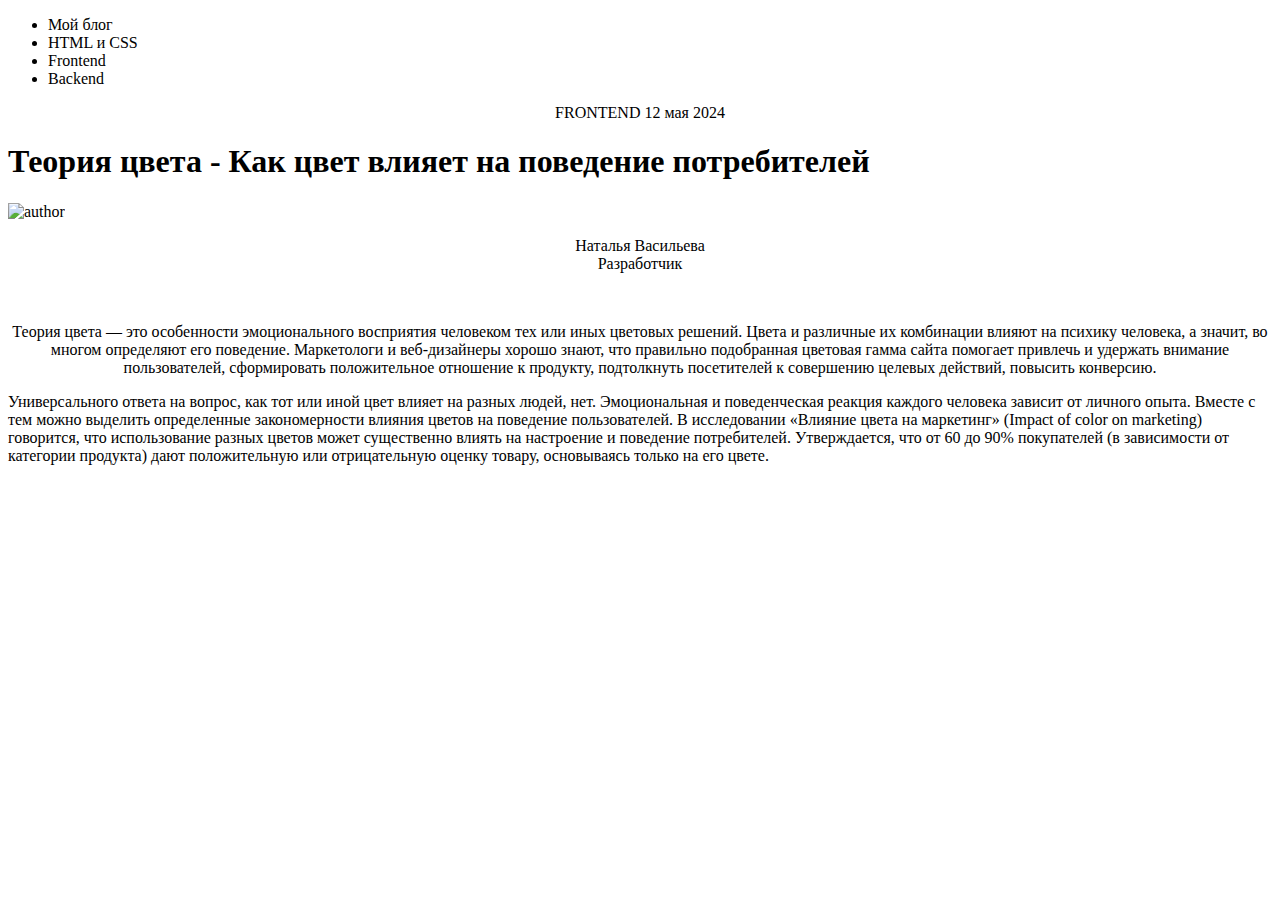
==== HTML&CSS/1-blog/Index.html @ 483fa200 "HW1-Blog" ====
<!DOCTYPE html>
<html lang="en">

<head>
    <meta charset="UTF-8">
    <meta name="viewport" content="width=device-width, initial-scale=1.0">
    <title>Document</title>
</head>

<body>
    <ul>
        <li>Мой блог</li>
        <li>HTML и CSS</li>
        <li>Frontend</li>
        <li>Backend</li>
    </ul>
    <p align="center">FRONTEND 12 мая 2024</p>
    <h1>Теория цвета - Как цвет влияет на поведение потребителей</h1>
    <img align="center" src="./Images/Image 1.png" alt="author">
    <p align="center">Наталья Васильева</br>Разработчик</p>
    <img align="center" src="./Images/image2.png" alt="">
    <p align="center">Теория цвета — это особенности эмоционального восприятия человеком тех или иных цветовых решений.
        Цвета и различные
        их комбинации влияют на психику человека, а значит, во многом определяют его поведение. Маркетологи и
        веб-дизайнеры
        хорошо знают, что правильно подобранная цветовая гамма сайта помогает привлечь и удержать внимание
        пользователей,
        сформировать положительное отношение к продукту, подтолкнуть посетителей к совершению целевых действий, повысить
        конверсию.</p>
    <p align="content">Универсального ответа на вопрос, как тот или иной цвет влияет на разных людей, нет. Эмоциональная
        и поведенческая реакция каждого человека зависит от личного опыта. Вместе с тем можно выделить определенные
        закономерности влияния цветов на поведение пользователей. В исследовании «Влияние цвета на маркетинг» (Impact of
        color on marketing) говорится, что использование разных цветов может существенно влиять на настроение и
        поведение потребителей. Утверждается, что от 60 до 90% покупателей (в зависимости от категории продукта) дают
        положительную или отрицательную оценку товару, основываясь только на его цвете.</p>
</body>

</html>
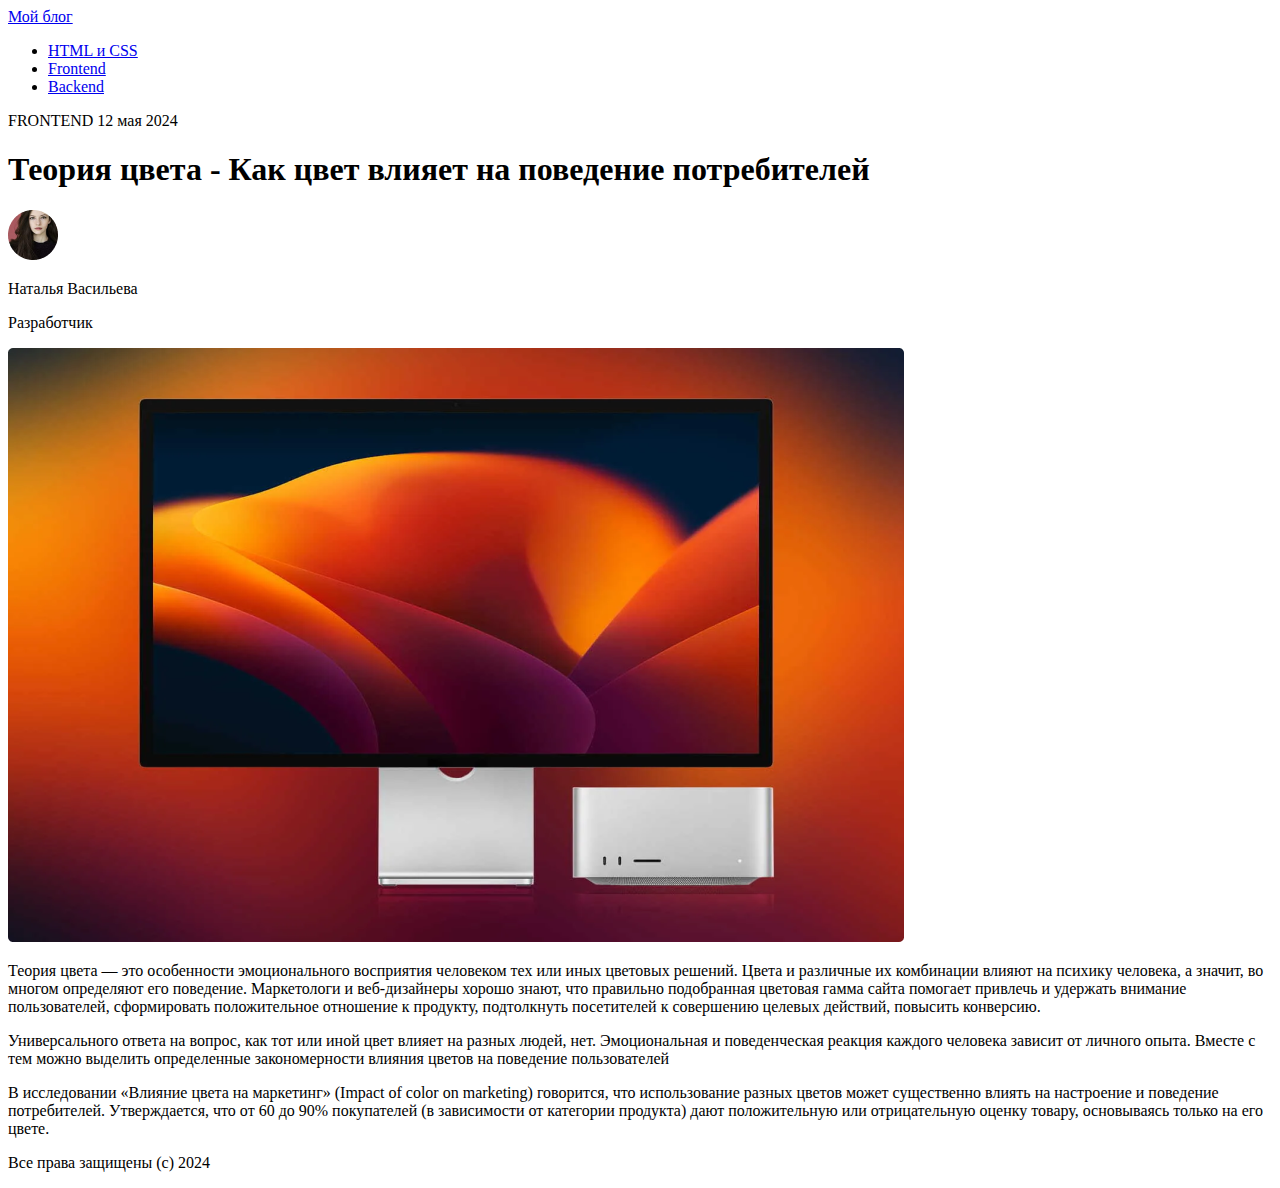
==== commit 19b7a4b9: "Merge pull request #1 from RYBELOT/1-html" ====
--- a/HTML&CSS/1-blog/Index.html
+++ b/HTML&CSS/1-blog/Index.html
@@ -8,31 +8,54 @@
 </head>
 
 <body>
-    <ul>
-        <li>Мой блог</li>
-        <li>HTML и CSS</li>
-        <li>Frontend</li>
-        <li>Backend</li>
-    </ul>
-    <p align="center">FRONTEND 12 мая 2024</p>
-    <h1>Теория цвета - Как цвет влияет на поведение потребителей</h1>
-    <img align="center" src="./Images/Image 1.png" alt="author">
-    <p align="center">Наталья Васильева</br>Разработчик</p>
-    <img align="center" src="./Images/image2.png" alt="">
-    <p align="center">Теория цвета — это особенности эмоционального восприятия человеком тех или иных цветовых решений.
-        Цвета и различные
-        их комбинации влияют на психику человека, а значит, во многом определяют его поведение. Маркетологи и
-        веб-дизайнеры
-        хорошо знают, что правильно подобранная цветовая гамма сайта помогает привлечь и удержать внимание
-        пользователей,
-        сформировать положительное отношение к продукту, подтолкнуть посетителей к совершению целевых действий, повысить
-        конверсию.</p>
-    <p align="content">Универсального ответа на вопрос, как тот или иной цвет влияет на разных людей, нет. Эмоциональная
-        и поведенческая реакция каждого человека зависит от личного опыта. Вместе с тем можно выделить определенные
-        закономерности влияния цветов на поведение пользователей. В исследовании «Влияние цвета на маркетинг» (Impact of
-        color on marketing) говорится, что использование разных цветов может существенно влиять на настроение и
-        поведение потребителей. Утверждается, что от 60 до 90% покупателей (в зависимости от категории продукта) дают
-        положительную или отрицательную оценку товару, основываясь только на его цвете.</p>
+    <header>
+        <a href="#">Мой блог</a>
+        <nav>
+            <ul>
+                <li><a href="#">HTML и CSS</a></li>
+                <li><a href="#">Frontend</a></li>
+                <li><a href="#">Backend</a></li>
+            </ul>
+        </nav>
+    </header>
+    <main>
+        <p>FRONTEND 12 мая 2024</p>
+        <h1>Теория цвета - Как цвет влияет на поведение потребителей</h1>
+        <div>
+            <img src="./Images/Image 1.png" alt="author">
+            <p>Наталья Васильева</p>
+            <p><span>Разработчик</span></p>
+        </div>
+        <div>
+            <img src="./Images/Image 2.png" alt="">
+        </div>
+        <Section>
+            <p>Теория цвета — это особенности эмоционального восприятия человеком тех или иных цветовых
+                решений.
+                Цвета и различные
+                их комбинации влияют на психику человека, а значит, во многом определяют его поведение. Маркетологи и
+                веб-дизайнеры
+                хорошо знают, что правильно подобранная цветовая гамма сайта помогает привлечь и удержать внимание
+                пользователей,
+                сформировать положительное отношение к продукту, подтолкнуть посетителей к совершению целевых действий,
+                повысить
+                конверсию.</p>
+            <p>Универсального ответа на вопрос, как тот или иной цвет влияет на разных людей, нет.
+                Эмоциональная
+                и поведенческая реакция каждого человека зависит от личного опыта. Вместе с тем можно выделить
+                определенные
+                закономерности влияния цветов на поведение пользователей</p>
+            <p>В исследовании «Влияние цвета на маркетинг»
+                (Impact of
+                color on marketing) говорится, что использование разных цветов может существенно влиять на настроение и
+                поведение потребителей. Утверждается, что от 60 до 90% покупателей (в зависимости от категории продукта)
+                дают
+                положительную или отрицательную оценку товару, основываясь только на его цвете.</p>
+        </Section>
+    </main>
+    <footer>
+        <p>Все права защищены (c) 2024</p>
+    </footer>
 </body>
 
 </html>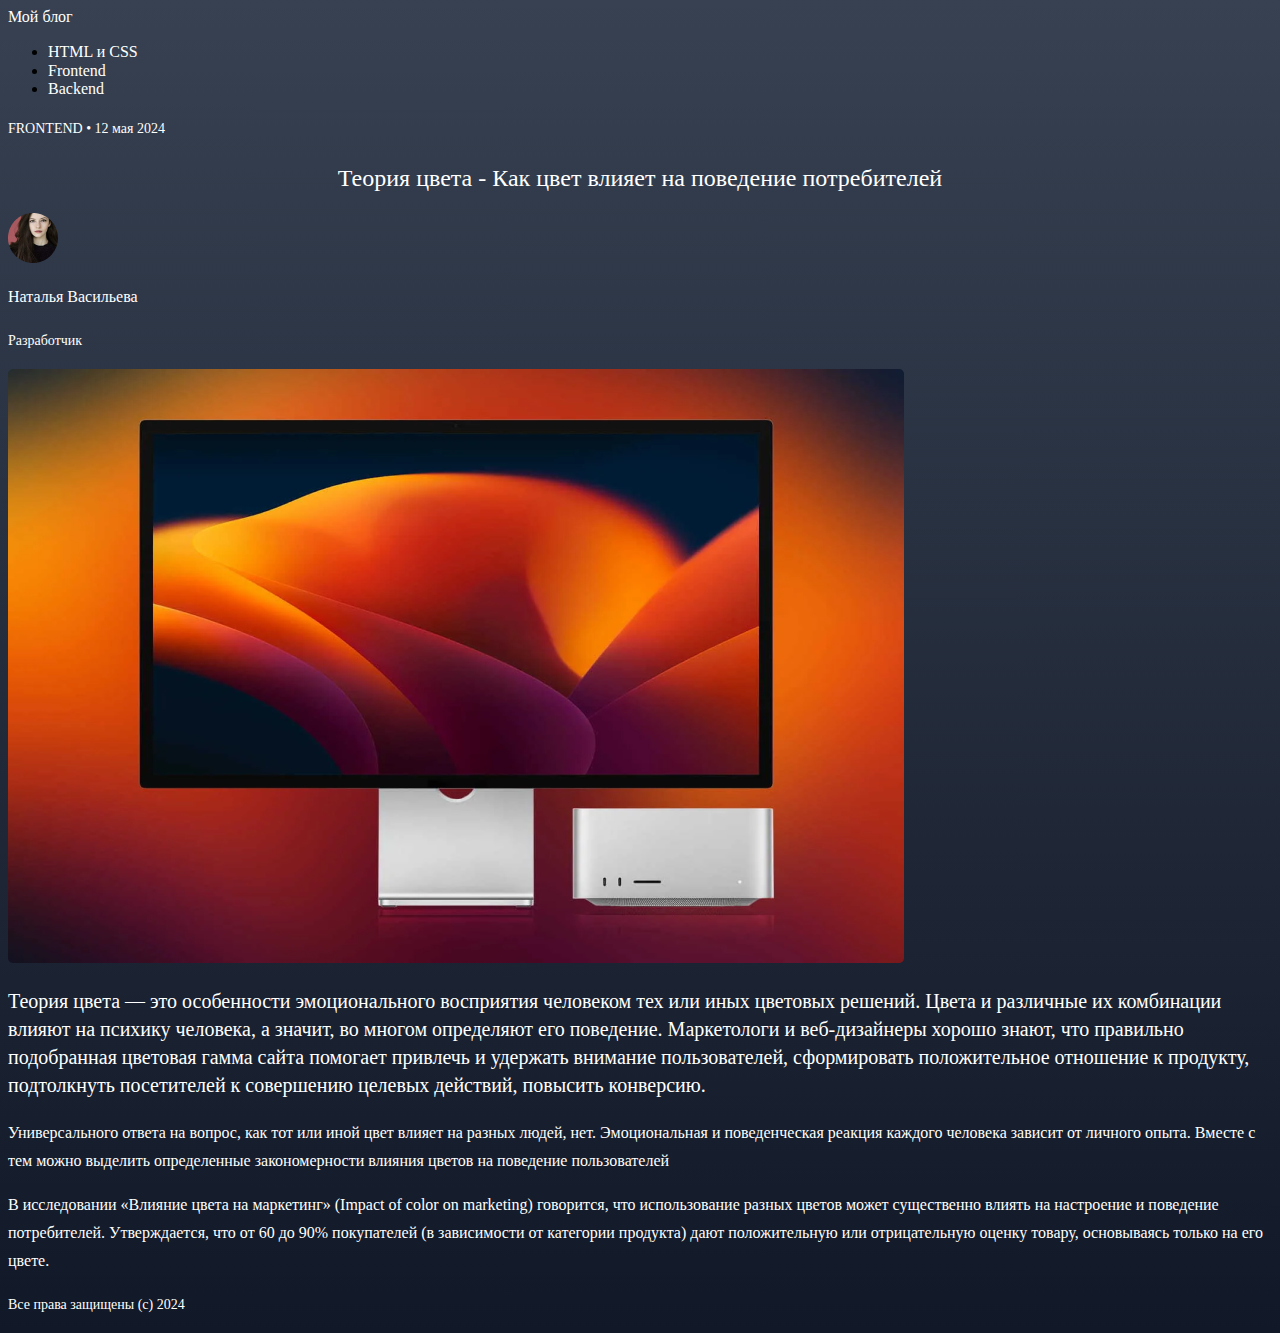
==== commit 4093f985: "Blog - Макет" ====
--- a/HTML&CSS/1-blog/Index.html
+++ b/HTML&CSS/1-blog/Index.html
@@ -5,6 +5,7 @@
     <meta charset="UTF-8">
     <meta name="viewport" content="width=device-width, initial-scale=1.0">
     <title>Document</title>
+    <link rel="stylesheet" href="./styles/styles.css">
 </head>
 
 <body>
@@ -19,18 +20,18 @@
         </nav>
     </header>
     <main>
-        <p>FRONTEND 12 мая 2024</p>
+        <p class="fontSmall">FRONTEND &bull; 12 мая 2024</p>
         <h1>Теория цвета - Как цвет влияет на поведение потребителей</h1>
         <div>
             <img src="./Images/Image 1.png" alt="author">
-            <p>Наталья Васильева</p>
-            <p><span>Разработчик</span></p>
+            <p class="fontMedium">Наталья Васильева</p>
+            <p class="fontSmall"><span>Разработчик</span></p>
         </div>
         <div>
             <img src="./Images/Image 2.png" alt="">
         </div>
         <Section>
-            <p>Теория цвета — это особенности эмоционального восприятия человеком тех или иных цветовых
+            <p class="fontBig">Теория цвета — это особенности эмоционального восприятия человеком тех или иных цветовых
                 решений.
                 Цвета и различные
                 их комбинации влияют на психику человека, а значит, во многом определяют его поведение. Маркетологи и
@@ -40,12 +41,12 @@
                 сформировать положительное отношение к продукту, подтолкнуть посетителей к совершению целевых действий,
                 повысить
                 конверсию.</p>
-            <p>Универсального ответа на вопрос, как тот или иной цвет влияет на разных людей, нет.
+            <p class="fontMedium">Универсального ответа на вопрос, как тот или иной цвет влияет на разных людей, нет.
                 Эмоциональная
                 и поведенческая реакция каждого человека зависит от личного опыта. Вместе с тем можно выделить
                 определенные
                 закономерности влияния цветов на поведение пользователей</p>
-            <p>В исследовании «Влияние цвета на маркетинг»
+            <p class="fontMedium">В исследовании «Влияние цвета на маркетинг»
                 (Impact of
                 color on marketing) говорится, что использование разных цветов может существенно влиять на настроение и
                 поведение потребителей. Утверждается, что от 60 до 90% покупателей (в зависимости от категории продукта)
@@ -54,7 +55,7 @@
         </Section>
     </main>
     <footer>
-        <p>Все права защищены (c) 2024</p>
+        <p class="fontSmall">Все права защищены (c) 2024</p>
     </footer>
 </body>
 
--- a/HTML&CSS/1-blog/styles/styles.css
+++ b/HTML&CSS/1-blog/styles/styles.css
@@ -0,0 +1,50 @@
+body {
+    background: linear-gradient(180deg, #374151 0%, #111827 100%);
+}
+
+header>a {
+    font-family: Roboto;
+    font-size: 18px;
+    font-weight: 400;
+    line-height: 21.09px;
+    text-align: left;
+    color: #FFFFFF;
+    text-decoration: none;
+}
+
+header a {
+    font-family: Roboto;
+    font-size: 16px;
+    font-weight: 400;
+    line-height: 18.75px;
+    text-align: left;
+    color: #FFFFFF;
+    text-decoration: none;
+}
+
+h1 {
+    font-family: Roboto;
+    font-size: 24px;
+    font-weight: 400;
+    line-height: 38px;
+    text-align: center;
+    color: #FFFFFF;
+}
+
+p {
+    font-family: Roboto;
+    font-weight: 400;
+    line-height: 28px;
+    text-align: left;
+    color: rgba(255, 255, 255, 1);
+}
+
+.fontSmall {
+    font-size: 14px;
+}
+.fontMedium {
+    font-size: 16px;
+}
+.fontBig {
+    font-size: 20px;
+}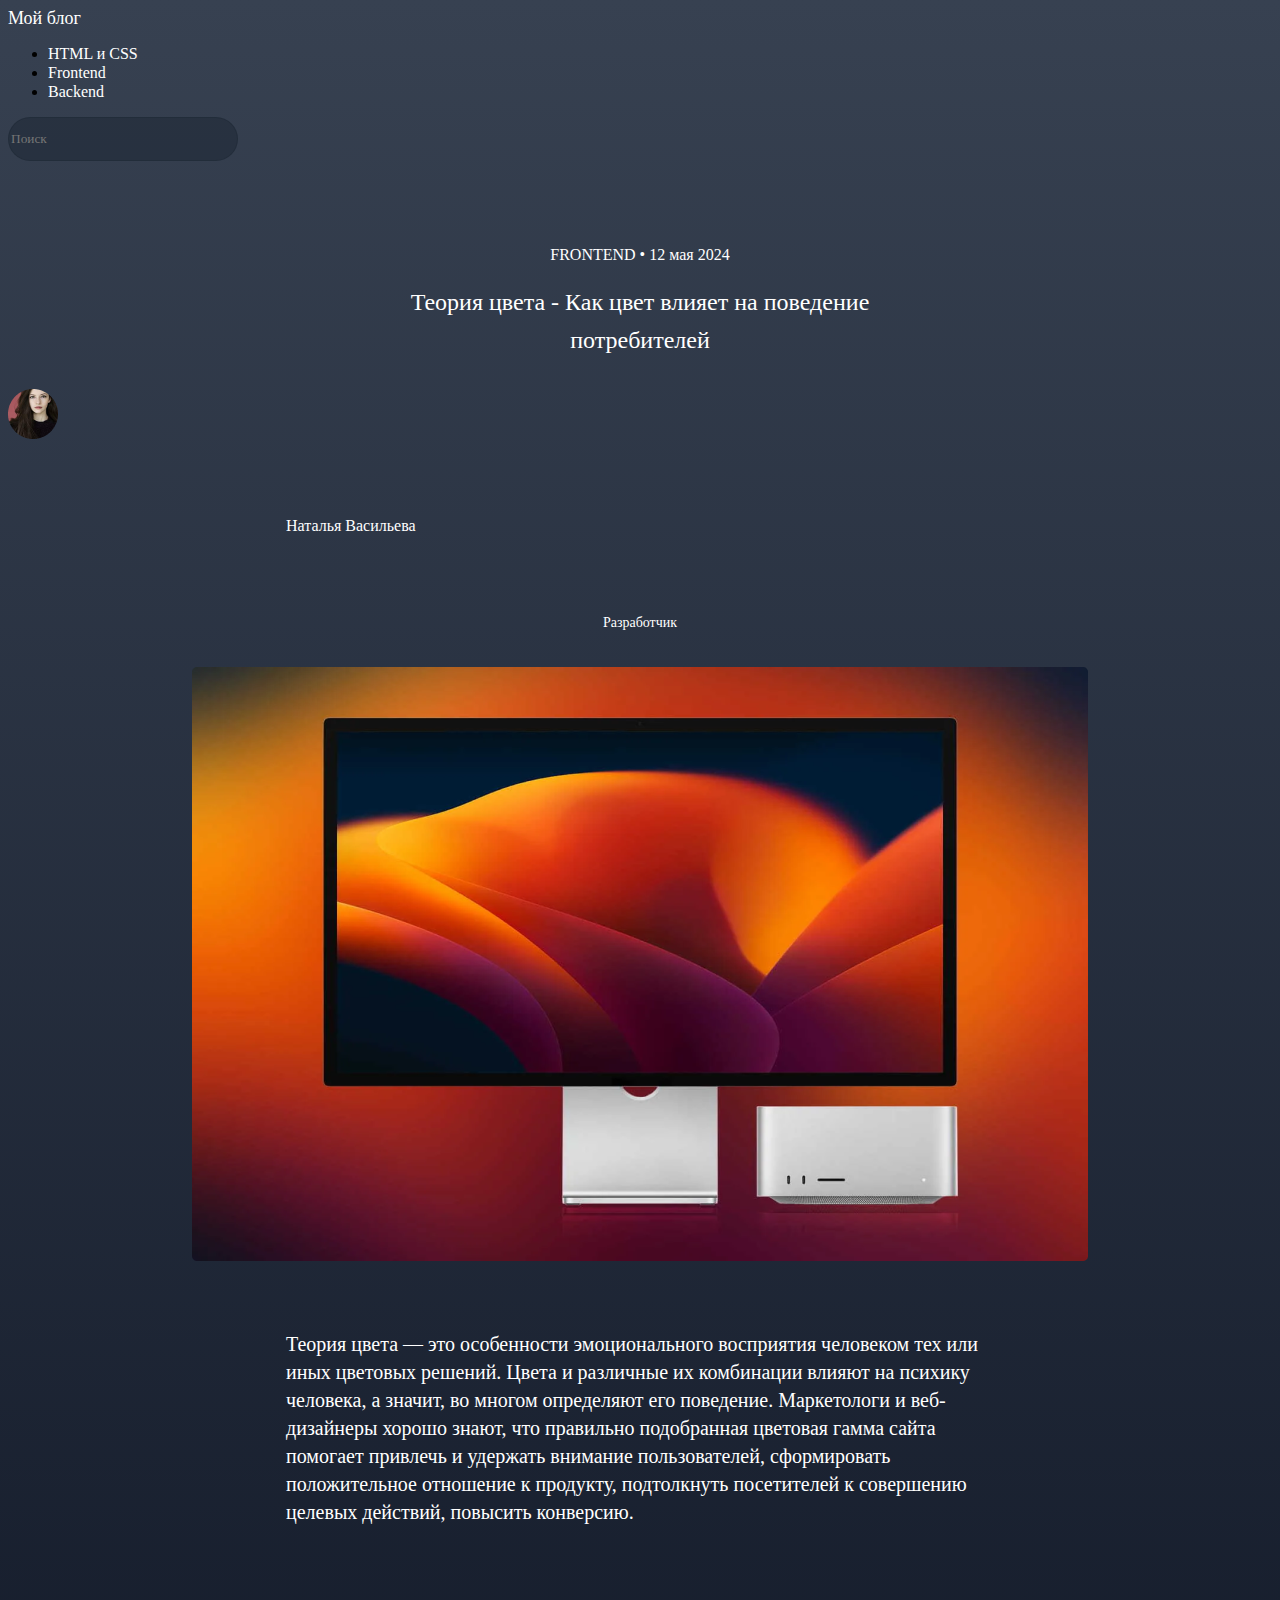
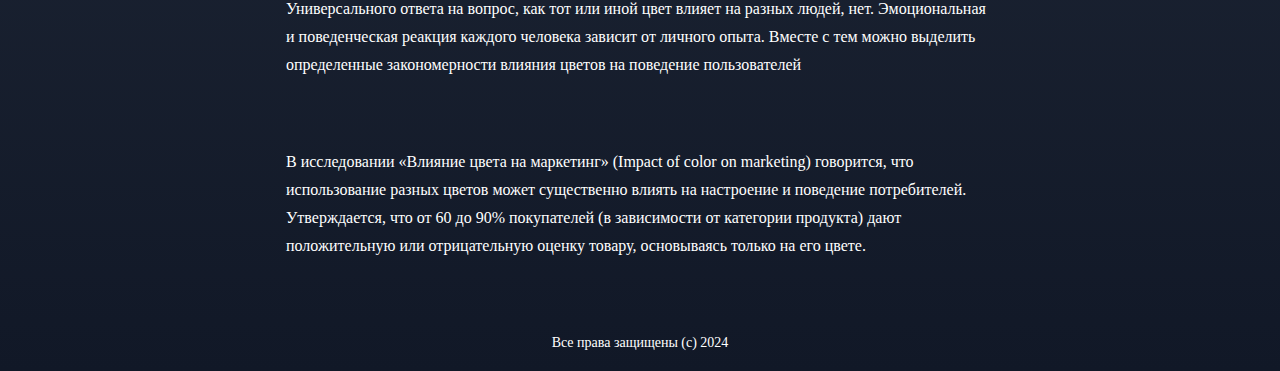
==== commit bec0d36a: "Макет - BLOG" ====
--- a/HTML&CSS/1-blog/Index.html
+++ b/HTML&CSS/1-blog/Index.html
@@ -18,17 +18,22 @@
                 <li><a href="#">Backend</a></li>
             </ul>
         </nav>
+        <form action="#" class="search">
+            <div>
+                <input type="text" name="search" placeholder="Поиск">
+            </div>
+        </form>
     </header>
     <main>
-        <p class="fontSmall">FRONTEND &bull; 12 мая 2024</p>
+        <p class="frame">FRONTEND &bull; 12 мая 2024</p>
         <h1>Теория цвета - Как цвет влияет на поведение потребителей</h1>
-        <div>
+        <div class="aboutME">
             <img src="./Images/Image 1.png" alt="author">
             <p class="fontMedium">Наталья Васильева</p>
             <p class="fontSmall"><span>Разработчик</span></p>
         </div>
-        <div>
-            <img src="./Images/Image 2.png" alt="">
+        <div class="Image">
+            <img src="./Images/Image 2.png" alt="Красивая картинка">
         </div>
         <Section>
             <p class="fontBig">Теория цвета — это особенности эмоционального восприятия человеком тех или иных цветовых
--- a/HTML&CSS/1-blog/styles/styles.css
+++ b/HTML&CSS/1-blog/styles/styles.css
@@ -1,5 +1,41 @@
 body {
     background: linear-gradient(180deg, #374151 0%, #111827 100%);
+}
+
+p {
+    font-family: Roboto;
+    font-weight: 400;
+    line-height: 28px;
+    text-align: left;
+    color: rgba(255, 255, 255, 1);
+}
+
+.fontSmall {
+    font-size: 14px;
+    text-align: center;
+}
+
+.fontMedium {
+    width: 708px;
+    font-size: 16px;
+    margin: 69px auto;
+
+}
+
+.fontBig {
+    width: 708px;
+    font-size: 20px;
+    margin: 69px auto;
+}
+
+nav a {
+    font-family: Roboto;
+    font-size: 16px;
+    font-weight: 400;
+    line-height: 18.75px;
+    text-align: left;
+    color: #FFFFFF;
+    text-decoration: none;
 }
 
 header>a {
@@ -12,14 +48,21 @@
     text-decoration: none;
 }
 
-header a {
+.frame {
+    margin: 80px 0 0 0;
+    text-align: center;
+}
+
+.search input,
+.search input:focus,
+.search input:active {
+    width: 224px;
+    height: 40px;
+    border-radius: 32px;
+    border: 1px solid rgba(31, 41, 55, 0.6);
+    background: rgba(31, 41, 55, 0.6);
     font-family: Roboto;
-    font-size: 16px;
-    font-weight: 400;
-    line-height: 18.75px;
-    text-align: left;
-    color: #FFFFFF;
-    text-decoration: none;
+    font-size: 16px rgba(255, 255, 255, 1);
 }
 
 h1 {
@@ -29,22 +72,17 @@
     line-height: 38px;
     text-align: center;
     color: #FFFFFF;
+    width: 525px;
+    height: 76px;
+    margin: 14px auto;
 }
 
-p {
-    font-family: Roboto;
-    font-weight: 400;
-    line-height: 28px;
-    text-align: left;
-    color: rgba(255, 255, 255, 1);
+.aboutME {
+    margin: 30px auto;
 }
 
-.fontSmall {
-    font-size: 14px;
-}
-.fontMedium {
-    font-size: 16px;
-}
-.fontBig {
-    font-size: 20px;
+.Image {
+    margin: 28px auto;
+    width: 896px;
+    height: 594px;
 }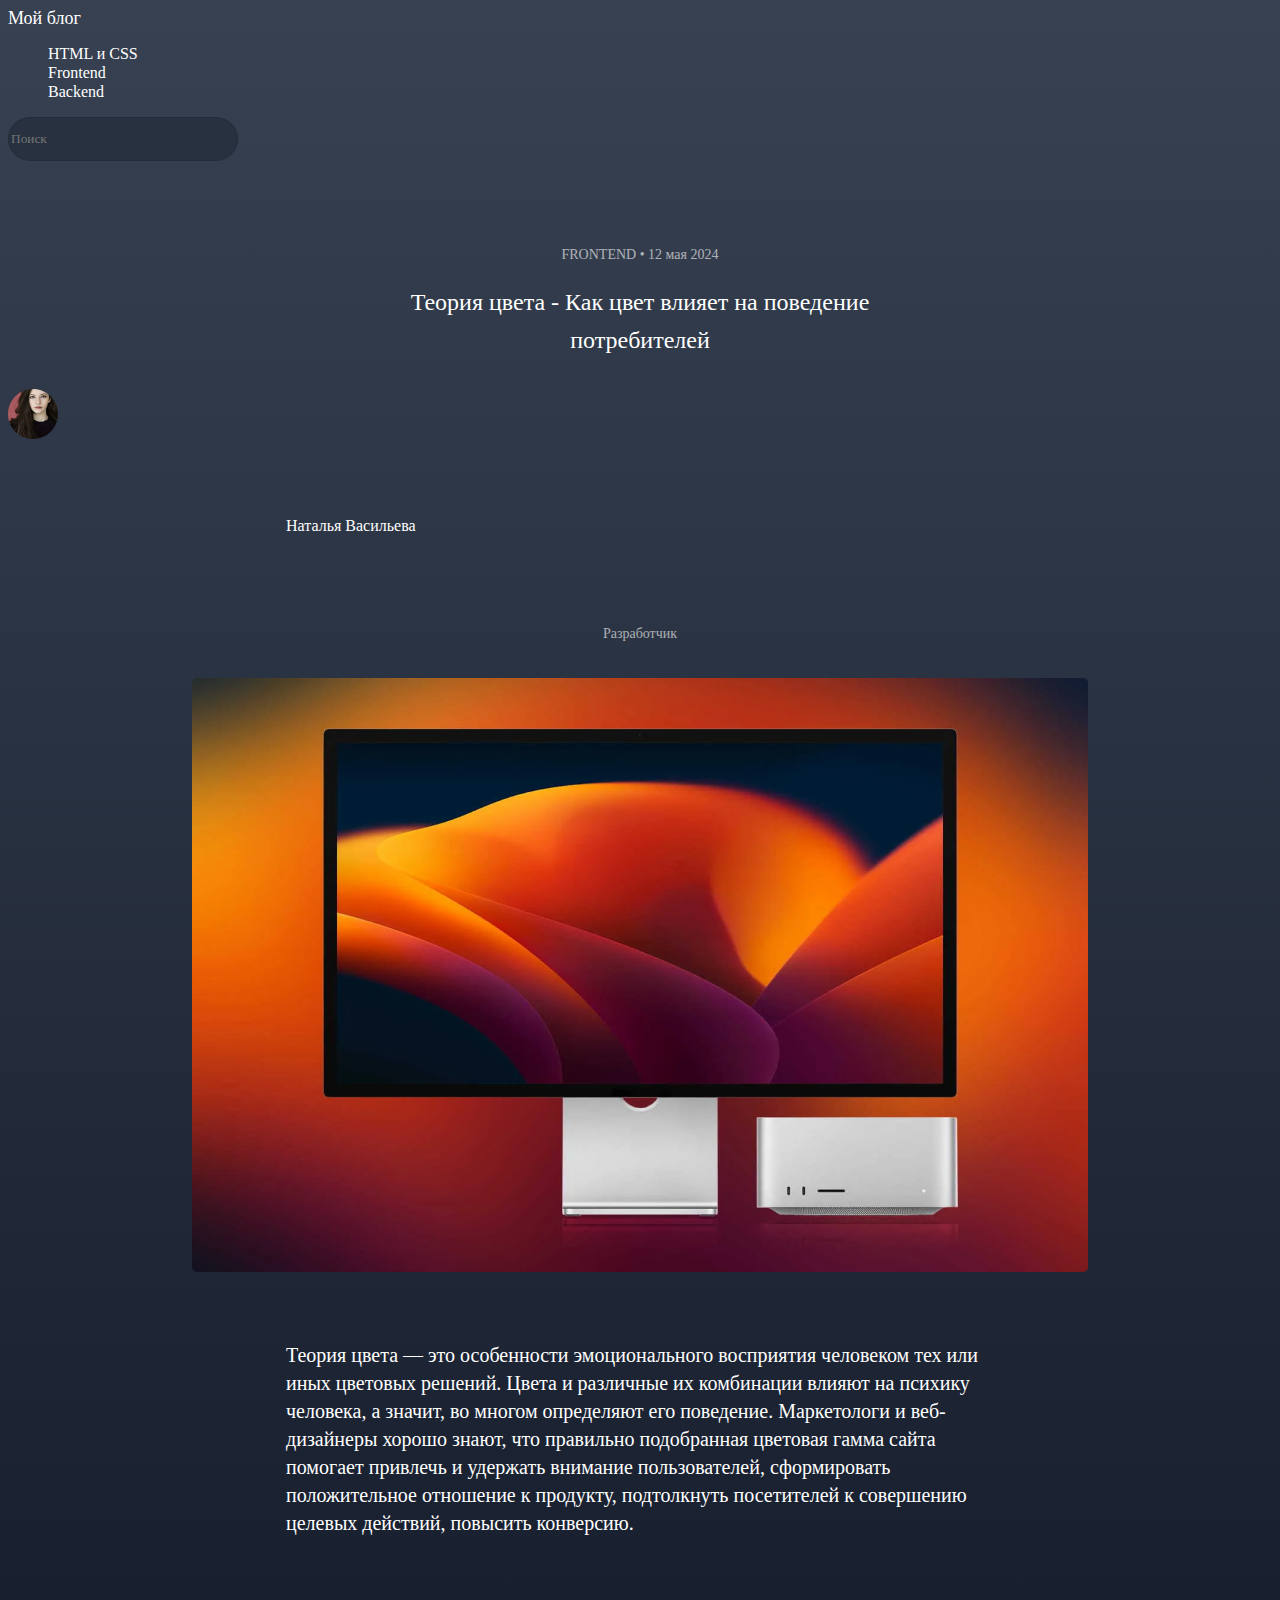
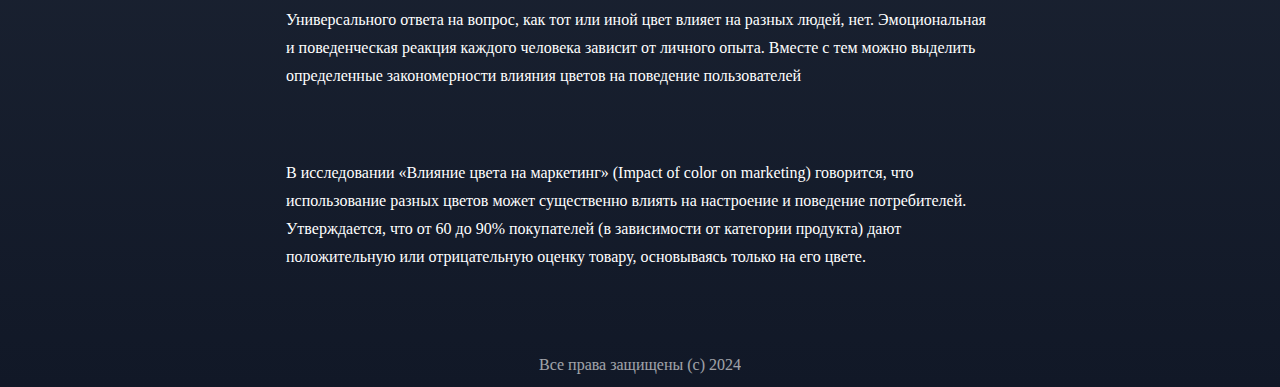
==== commit 26ad2573: "Макет - BLOG" ====
--- a/HTML&CSS/1-blog/Index.html
+++ b/HTML&CSS/1-blog/Index.html
@@ -25,7 +25,7 @@
         </form>
     </header>
     <main>
-        <p class="frame">FRONTEND &bull; 12 мая 2024</p>
+        <p class="fontSmall">FRONTEND &bull; 12 мая 2024</p>
         <h1>Теория цвета - Как цвет влияет на поведение потребителей</h1>
         <div class="aboutME">
             <img src="./Images/Image 1.png" alt="author">
@@ -60,7 +60,7 @@
         </Section>
     </main>
     <footer>
-        <p class="fontSmall">Все права защищены (c) 2024</p>
+        <p class="footer">Все права защищены (c) 2024</p>
     </footer>
 </body>
 
--- a/HTML&CSS/1-blog/styles/styles.css
+++ b/HTML&CSS/1-blog/styles/styles.css
@@ -4,15 +4,16 @@
 
 p {
     font-family: Roboto;
-    font-weight: 400;
     line-height: 28px;
     text-align: left;
     color: rgba(255, 255, 255, 1);
 }
 
 .fontSmall {
+    margin: 80px 0 0 0;
+    text-align: center;
+    opacity: 60%;
     font-size: 14px;
-    text-align: center;
 }
 
 .fontMedium {
@@ -38,6 +39,10 @@
     text-decoration: none;
 }
 
+nav ul {
+    list-style: none;
+}
+
 header>a {
     font-family: Roboto;
     font-size: 18px;
@@ -48,9 +53,11 @@
     text-decoration: none;
 }
 
-.frame {
+.footer {
     margin: 80px 0 0 0;
     text-align: center;
+    opacity: 60%;
+    font-size: 16px;
 }
 
 .search input,
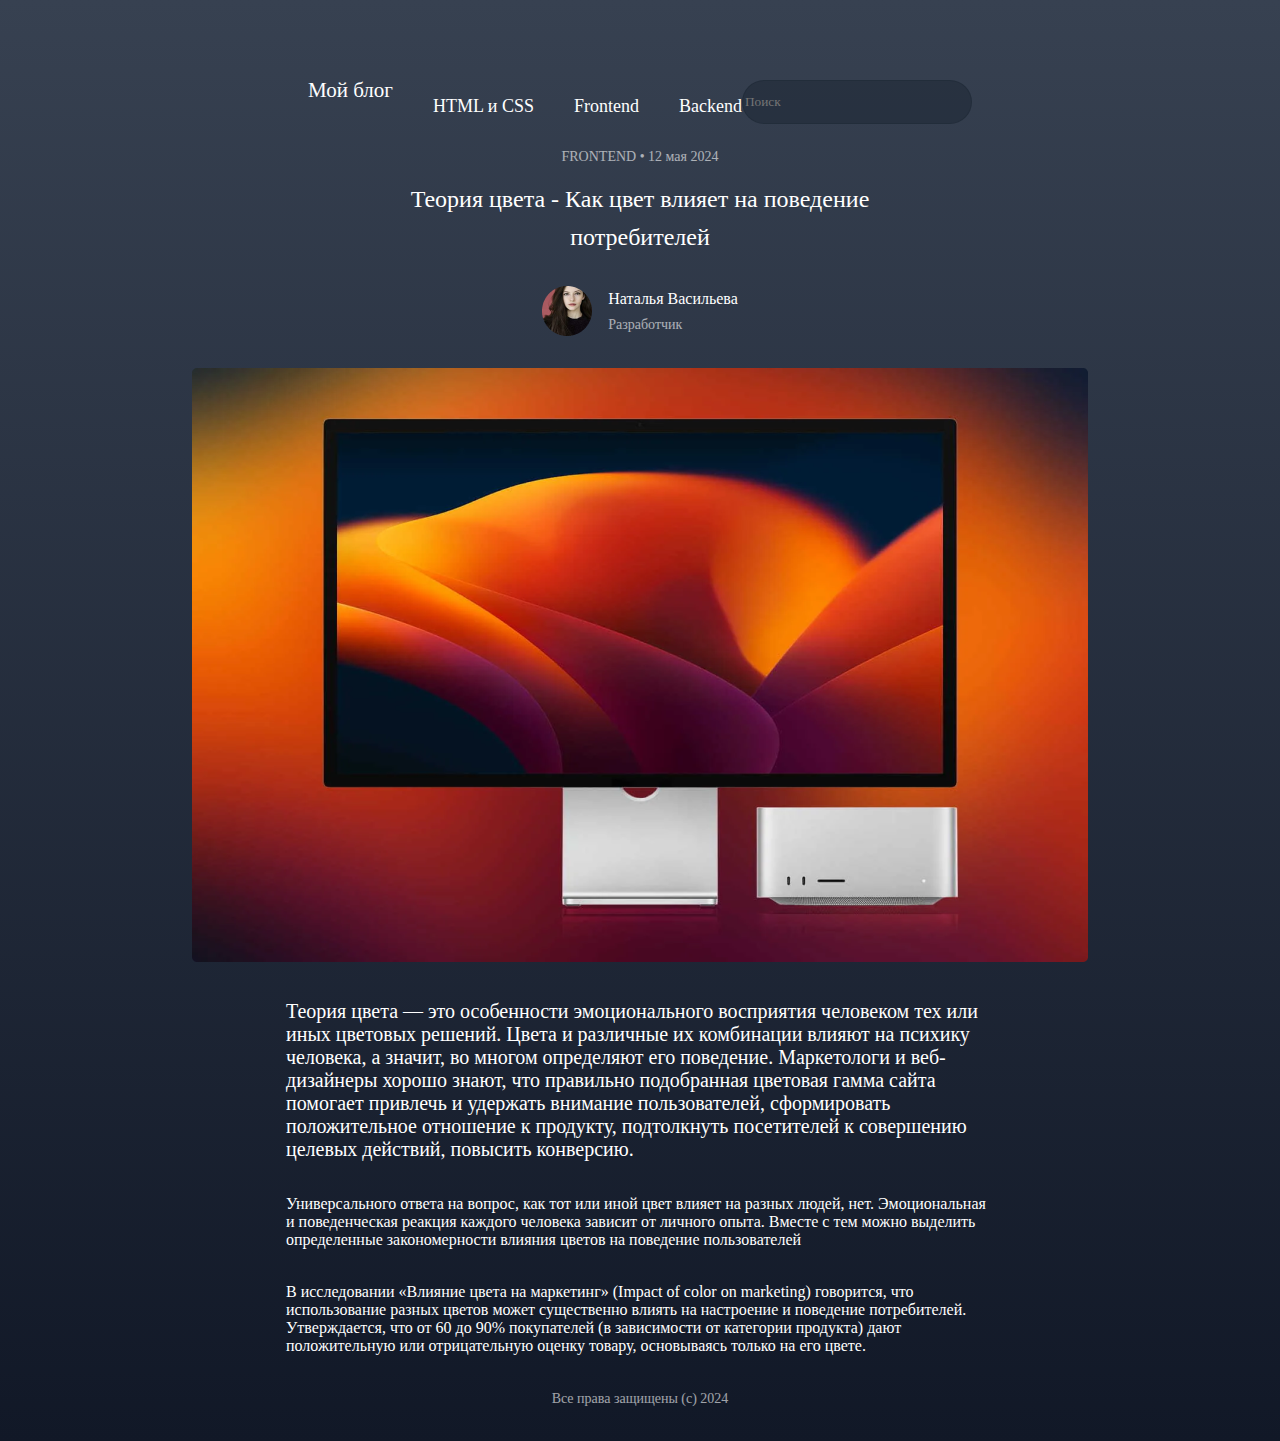
==== commit 3ce99637: "Вопрос" ====
--- a/HTML&CSS/1-blog/Index.html
+++ b/HTML&CSS/1-blog/Index.html
@@ -10,7 +10,7 @@
 
 <body>
     <header>
-        <a href="#">Мой блог</a>
+        <a class="blog" href="#">Мой блог</a>
         <nav>
             <ul>
                 <li><a href="#">HTML и CSS</a></li>
@@ -19,24 +19,24 @@
             </ul>
         </nav>
         <form action="#" class="search">
-            <div>
-                <input type="text" name="search" placeholder="Поиск">
-            </div>
+            <input type="text" name="search" placeholder="Поиск">
         </form>
     </header>
     <main>
-        <p class="fontSmall">FRONTEND &bull; 12 мая 2024</p>
+        <p><span>FRONTEND &bull; 12 мая 2024</span></p>
         <h1>Теория цвета - Как цвет влияет на поведение потребителей</h1>
-        <div class="aboutME">
-            <img src="./Images/Image 1.png" alt="author">
-            <p class="fontMedium">Наталья Васильева</p>
-            <p class="fontSmall"><span>Разработчик</span></p>
+        <div class="aboutMe">
+            <div><img src="./Images/Image 1.png" alt="author"></div>
+            <div>
+                <p>Наталья Васильева</p>
+                <p><span>Разработчик</span></p>
+            </div>
         </div>
         <div class="Image">
             <img src="./Images/Image 2.png" alt="Красивая картинка">
         </div>
-        <Section>
-            <p class="fontBig">Теория цвета — это особенности эмоционального восприятия человеком тех или иных цветовых
+        <section>
+            <p class="Big">Теория цвета — это особенности эмоционального восприятия человеком тех или иных цветовых
                 решений.
                 Цвета и различные
                 их комбинации влияют на психику человека, а значит, во многом определяют его поведение. Маркетологи и
@@ -46,21 +46,21 @@
                 сформировать положительное отношение к продукту, подтолкнуть посетителей к совершению целевых действий,
                 повысить
                 конверсию.</p>
-            <p class="fontMedium">Универсального ответа на вопрос, как тот или иной цвет влияет на разных людей, нет.
+            <p>Универсального ответа на вопрос, как тот или иной цвет влияет на разных людей, нет.
                 Эмоциональная
                 и поведенческая реакция каждого человека зависит от личного опыта. Вместе с тем можно выделить
                 определенные
                 закономерности влияния цветов на поведение пользователей</p>
-            <p class="fontMedium">В исследовании «Влияние цвета на маркетинг»
+            <p>В исследовании «Влияние цвета на маркетинг»
                 (Impact of
                 color on marketing) говорится, что использование разных цветов может существенно влиять на настроение и
                 поведение потребителей. Утверждается, что от 60 до 90% покупателей (в зависимости от категории продукта)
                 дают
                 положительную или отрицательную оценку товару, основываясь только на его цвете.</p>
-        </Section>
+        </section>
     </main>
     <footer>
-        <p class="footer">Все права защищены (c) 2024</p>
+        <p><span>Все права защищены (c) 2024</span></p>
     </footer>
 </body>
 
--- a/HTML&CSS/1-blog/styles/styles.css
+++ b/HTML&CSS/1-blog/styles/styles.css
@@ -2,48 +2,46 @@
     background: linear-gradient(180deg, #374151 0%, #111827 100%);
 }
 
-p {
-    font-family: Roboto;
-    line-height: 28px;
-    text-align: left;
-    color: rgba(255, 255, 255, 1);
+header {
+    display: flex;
+    justify-content: center;
+    margin-top: 80px;
 }
 
-.fontSmall {
-    margin: 80px 0 0 0;
-    text-align: center;
-    opacity: 60%;
-    font-size: 14px;
+.blog {
+    font-size: 21px;
 }
 
-.fontMedium {
-    width: 708px;
-    font-size: 16px;
-    margin: 69px auto;
-
+nav>ul {
+    display: flex;
+    gap: 40px;
 }
 
-.fontBig {
-    width: 708px;
-    font-size: 20px;
-    margin: 69px auto;
-}
-
-nav a {
+p {
+    max-width: 708px;
+    margin: 34px auto;
     font-family: Roboto;
     font-size: 16px;
     font-weight: 400;
-    line-height: 18.75px;
     text-align: left;
     color: #FFFFFF;
-    text-decoration: none;
 }
 
-nav ul {
+span {
+    font-family: Roboto;
+    font-size: 14px;
+    font-weight: 400;
+    line-height: 16.41px;
+    text-align: left;
+    color: #FFFFFF;
+    opacity: 60%;
+}
+
+ul {
     list-style: none;
 }
 
-header>a {
+a {
     font-family: Roboto;
     font-size: 18px;
     font-weight: 400;
@@ -53,11 +51,51 @@
     text-decoration: none;
 }
 
-.footer {
-    margin: 80px 0 0 0;
+a > img {
+    padding: 6px 12px;
+    background-image: url(../Images/Rectangle\ 2.png);
+}
+
+h1 {
+    font-family: Roboto;
+    font-size: 24px;
+    font-weight: 400;
+    line-height: 38px;
     text-align: center;
-    opacity: 60%;
-    font-size: 16px;
+    color: #FFFFFF;
+    max-width: 525px;
+    margin: 14px auto;
+    margin-bottom: 30px;
+}
+
+footer>p {
+    text-align: center;
+}
+
+main>p {
+    text-align: center;
+    margin: 14px auto;
+}
+
+.Big {
+    font-size: 20px;
+}
+
+.Image {
+    max-width: 896px;
+    margin: 28px auto;
+}
+
+.aboutMe {
+    display: flex;
+    justify-content: center;
+    gap: 16px;
+}
+
+.aboutMe p {
+    text-align: left;
+    line-height: 25px;
+    margin: 0 auto;
 }
 
 .search input,
@@ -70,26 +108,4 @@
     background: rgba(31, 41, 55, 0.6);
     font-family: Roboto;
     font-size: 16px rgba(255, 255, 255, 1);
-}
-
-h1 {
-    font-family: Roboto;
-    font-size: 24px;
-    font-weight: 400;
-    line-height: 38px;
-    text-align: center;
-    color: #FFFFFF;
-    width: 525px;
-    height: 76px;
-    margin: 14px auto;
-}
-
-.aboutME {
-    margin: 30px auto;
-}
-
-.Image {
-    margin: 28px auto;
-    width: 896px;
-    height: 594px;
 }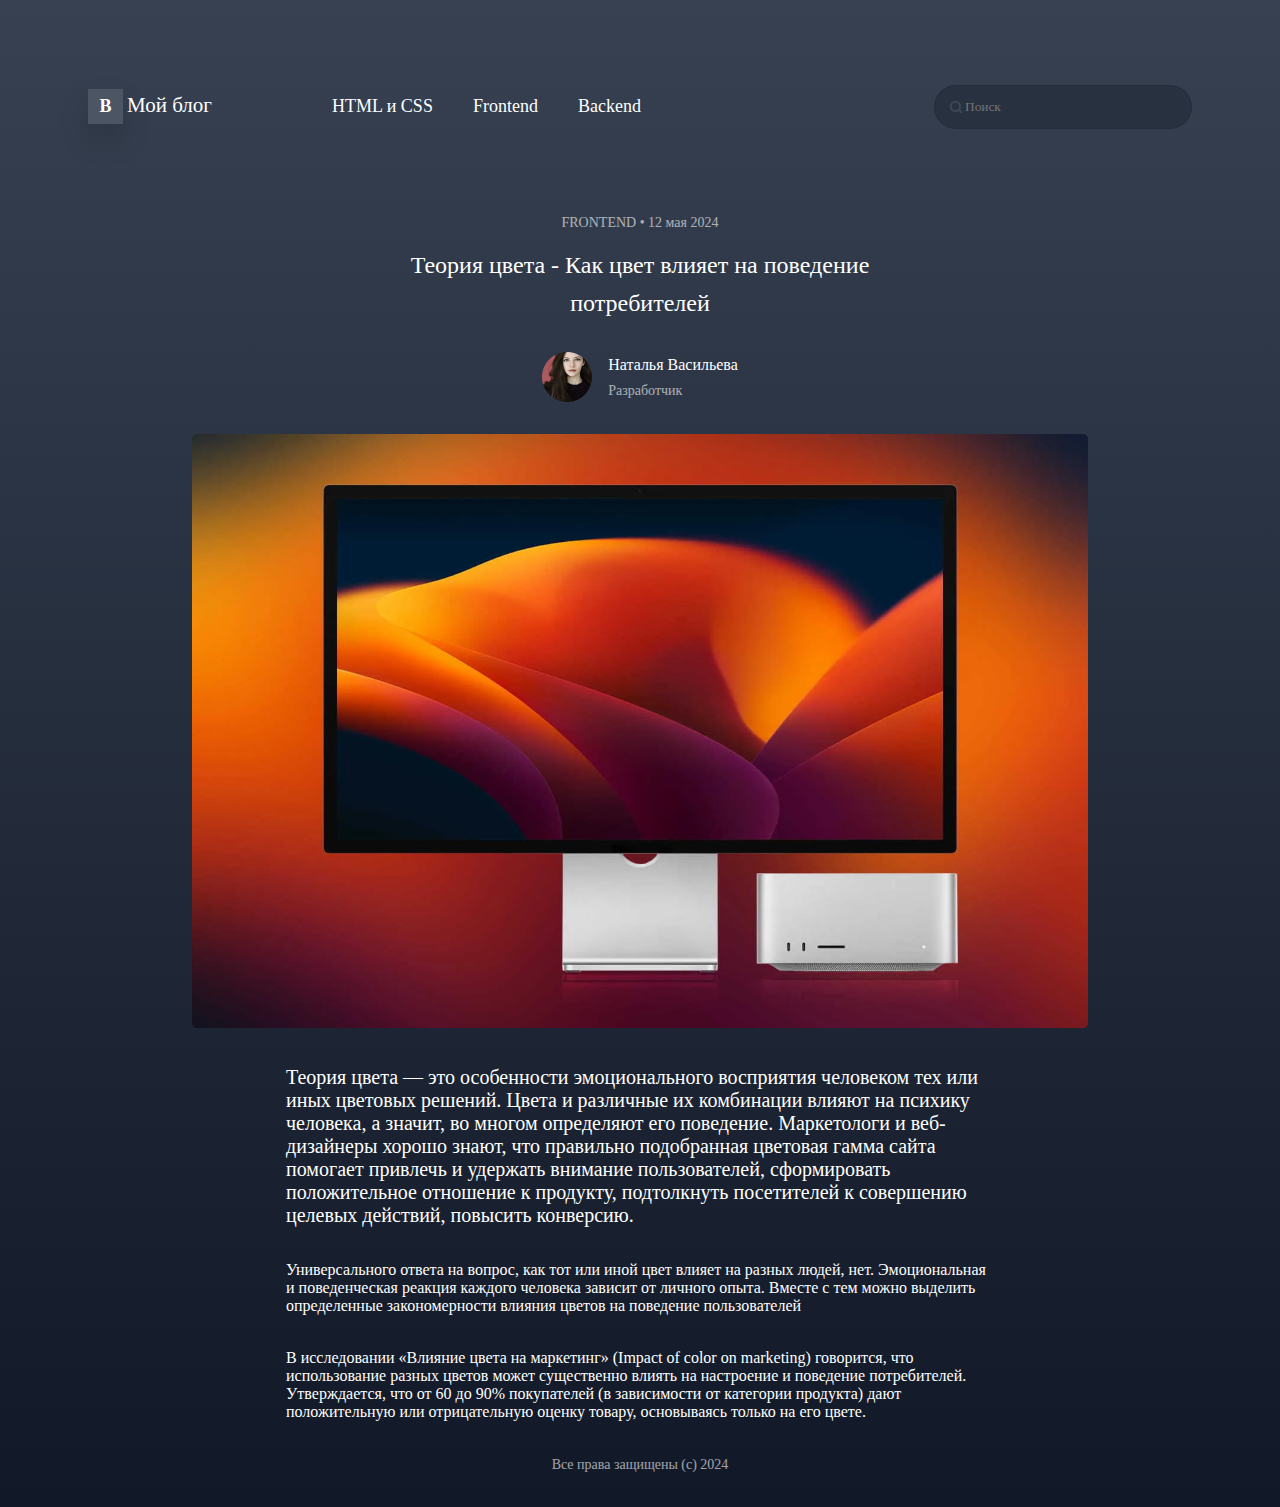
==== commit e462f4f8: "Правки" ====
--- a/HTML&CSS/1-blog/Index.html
+++ b/HTML&CSS/1-blog/Index.html
@@ -10,7 +10,10 @@
 
 <body>
     <header>
-        <a class="blog" href="#">Мой блог</a>
+        <div>
+            <button type="submit">B</button>
+            <a class="blog" href="#">Мой блог</a>
+        </div>
         <nav>
             <ul>
                 <li><a href="#">HTML и CSS</a></li>
@@ -19,7 +22,7 @@
             </ul>
         </nav>
         <form action="#" class="search">
-            <input type="text" name="search" placeholder="Поиск">
+                <input type="text" name="search" placeholder="Поиск">
         </form>
     </header>
     <main>
--- a/HTML&CSS/1-blog/styles/styles.css
+++ b/HTML&CSS/1-blog/styles/styles.css
@@ -4,8 +4,16 @@
 
 header {
     display: flex;
-    justify-content: center;
-    margin-top: 80px;
+    margin: 80px;
+    align-items: center;
+    justify-content: space-between;
+    gap: 80px;
+    max-width: 1440px;
+}
+
+main,
+footer {
+    max-width: 1440px;
 }
 
 .blog {
@@ -15,6 +23,10 @@
 nav>ul {
     display: flex;
     gap: 40px;
+}
+
+nav {
+    flex: 1;
 }
 
 p {
@@ -51,7 +63,7 @@
     text-decoration: none;
 }
 
-a > img {
+a>img {
     padding: 6px 12px;
     background-image: url(../Images/Rectangle\ 2.png);
 }
@@ -105,7 +117,23 @@
     height: 40px;
     border-radius: 32px;
     border: 1px solid rgba(31, 41, 55, 0.6);
-    background: rgba(31, 41, 55, 0.6);
     font-family: Roboto;
     font-size: 16px rgba(255, 255, 255, 1);
+    position: relative;
+    background: rgba(31, 41, 55, 0.6) url(../Images/search.svg) no-repeat scroll 14px 14px;
+    padding-left: 30px;
+}
+
+button {
+    border: none;
+    background: #4B5563;
+    box-shadow: 0px 15px 30px 0px #00000026;
+    width: 35px;
+    height: 35px;
+    font-family: Source Sans Pro;
+    font-size: 18px;
+    font-weight: 600;
+    line-height: 22.63px;
+    text-align: center;
+    color: #FFFFFF;
 }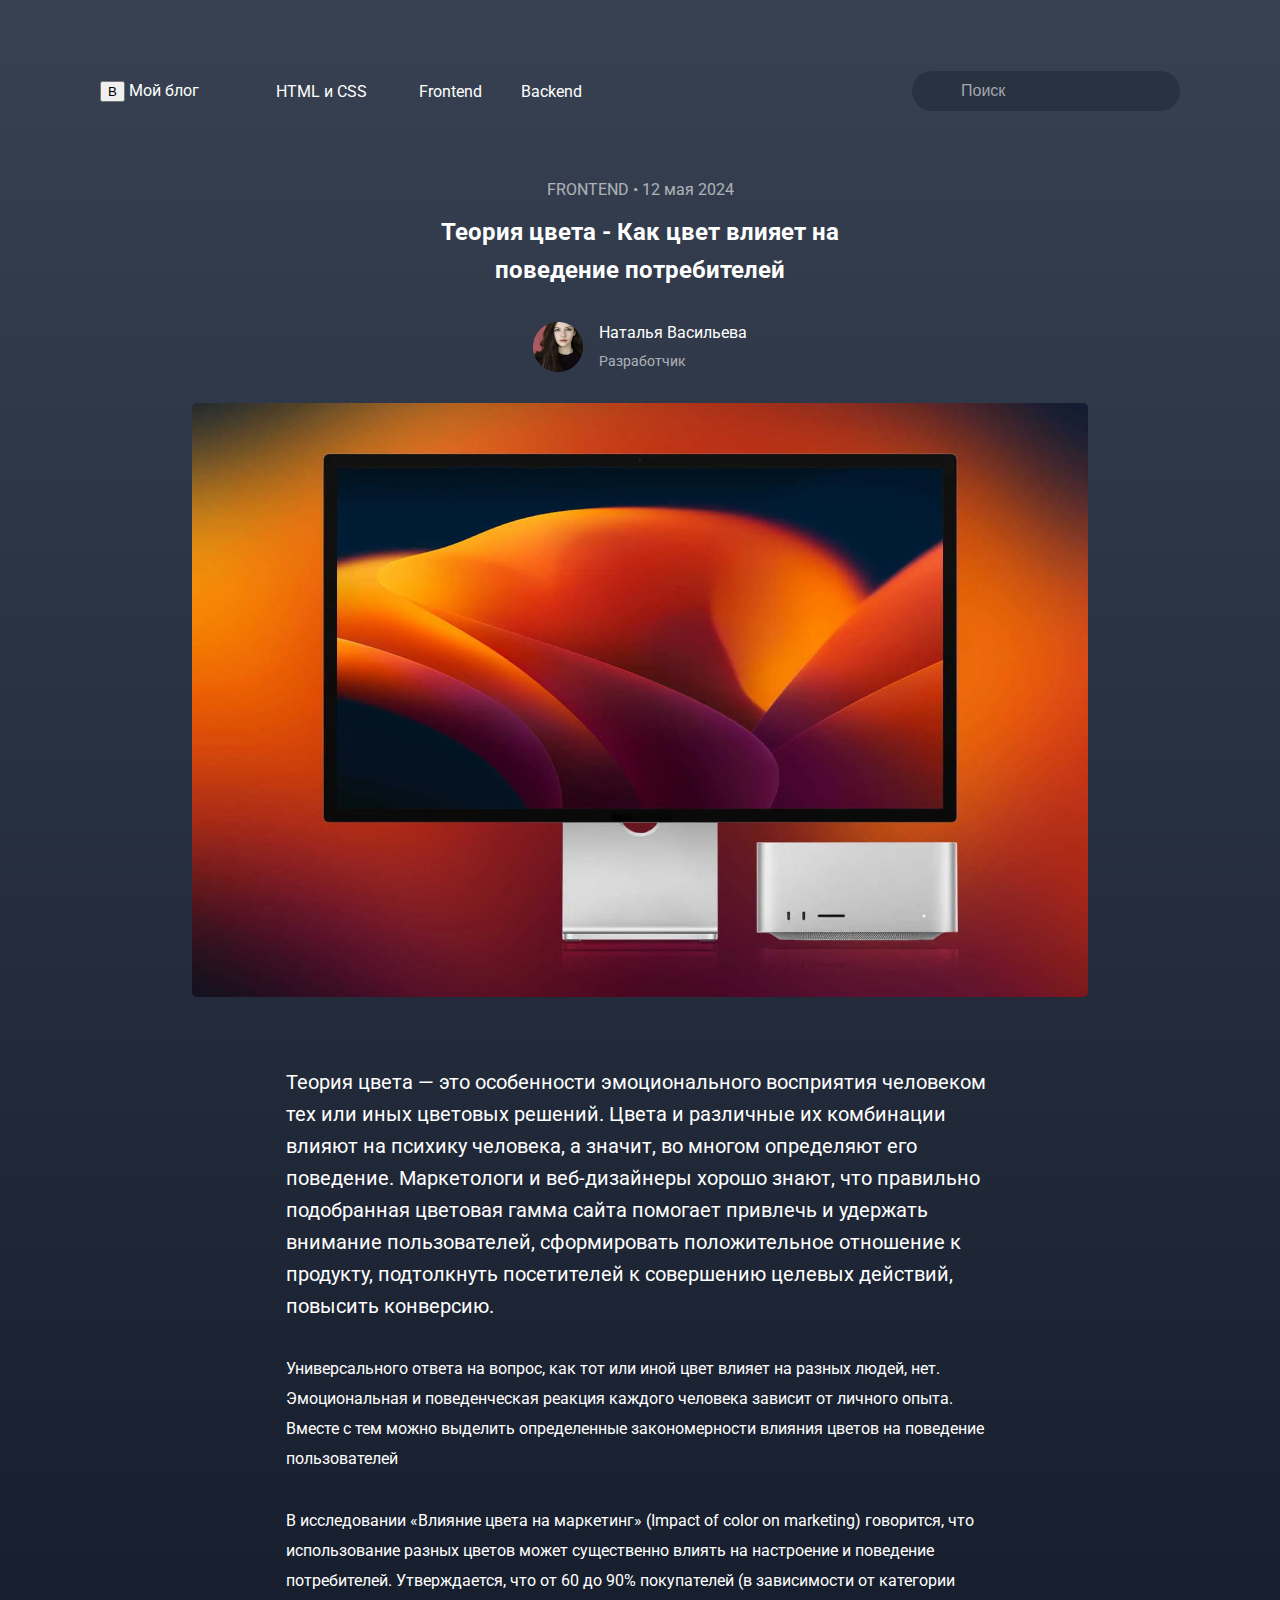
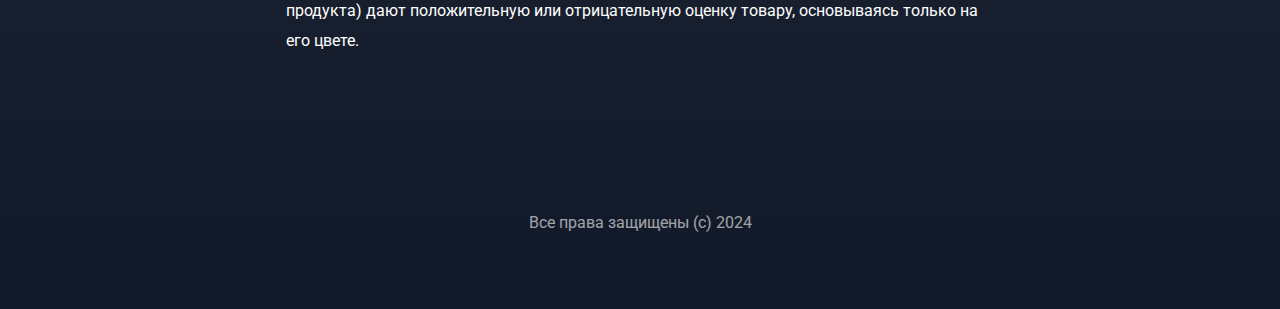
==== commit d9a61c40: "Правка" ====
--- a/HTML&CSS/1-blog/Index.html
+++ b/HTML&CSS/1-blog/Index.html
@@ -6,6 +6,9 @@
     <meta name="viewport" content="width=device-width, initial-scale=1.0">
     <title>Document</title>
     <link rel="stylesheet" href="./styles/styles.css">
+    <link
+        href="https://fonts.googleapis.com/css2?family=Roboto:ital,wght@0,100;0,300;0,400;0,500;0,700;1,400;1,700&display=swap"
+        rel="stylesheet" />
 </head>
 
 <body>
@@ -22,17 +25,17 @@
             </ul>
         </nav>
         <form action="#" class="search">
-                <input type="text" name="search" placeholder="Поиск">
+            <input type="text" name="search" placeholder="Поиск">
         </form>
     </header>
     <main>
-        <p><span>FRONTEND &bull; 12 мая 2024</span></p>
+        <p>FRONTEND &bull; 12 мая 2024</p>
         <h1>Теория цвета - Как цвет влияет на поведение потребителей</h1>
         <div class="aboutMe">
             <div><img src="./Images/Image 1.png" alt="author"></div>
             <div>
                 <p>Наталья Васильева</p>
-                <p><span>Разработчик</span></p>
+                <p>Разработчик</p>
             </div>
         </div>
         <div class="Image">
--- a/HTML&CSS/1-blog/styles/styles.css
+++ b/HTML&CSS/1-blog/styles/styles.css
@@ -1,139 +1,144 @@
 body {
     background: linear-gradient(180deg, #374151 0%, #111827 100%);
-}
-
-header {
+    font-size: 16px;
+    font-weight: 400;
+    font-family: 'Roboto', sans-serif;
+    color: #FFFFFF;
+    margin: 0;
+ }
+ a {
+     text-decoration: none;
+     color: #FFFFFF;
+ }
+ p, h1, nav, ul {
+     margin: 0;
+     padding: 0;
+ }
+ header {
     display: flex;
-    margin: 80px;
+    gap: 77px;
     align-items: center;
     justify-content: space-between;
-    gap: 80px;
-    max-width: 1440px;
-}
-
-main,
-footer {
-    max-width: 1440px;
-}
-
-.blog {
-    font-size: 21px;
-}
-
-nav>ul {
-    display: flex;
-    gap: 40px;
-}
-
-nav {
-    flex: 1;
-}
-
-p {
-    max-width: 708px;
-    margin: 34px auto;
-    font-family: Roboto;
-    font-size: 16px;
-    font-weight: 400;
-    text-align: left;
-    color: #FFFFFF;
-}
-
-span {
-    font-family: Roboto;
-    font-size: 14px;
-    font-weight: 400;
-    line-height: 16.41px;
-    text-align: left;
-    color: #FFFFFF;
-    opacity: 60%;
-}
-
-ul {
-    list-style: none;
-}
-
-a {
-    font-family: Roboto;
-    font-size: 18px;
-    font-weight: 400;
-    line-height: 21.09px;
-    text-align: left;
-    color: #FFFFFF;
-    text-decoration: none;
-}
-
-a>img {
-    padding: 6px 12px;
-    background-image: url(../Images/Rectangle\ 2.png);
-}
-
-h1 {
-    font-family: Roboto;
-    font-size: 24px;
-    font-weight: 400;
-    line-height: 38px;
-    text-align: center;
-    color: #FFFFFF;
-    max-width: 525px;
-    margin: 14px auto;
-    margin-bottom: 30px;
-}
-
-footer>p {
-    text-align: center;
-}
-
-main>p {
-    text-align: center;
-    margin: 14px auto;
-}
-
-.Big {
-    font-size: 20px;
-}
-
-.Image {
-    max-width: 896px;
-    margin: 28px auto;
-}
-
-.aboutMe {
-    display: flex;
-    justify-content: center;
-    gap: 16px;
-}
-
-.aboutMe p {
-    text-align: left;
-    line-height: 25px;
-    margin: 0 auto;
-}
-
-.search input,
-.search input:focus,
-.search input:active {
-    width: 224px;
-    height: 40px;
-    border-radius: 32px;
-    border: 1px solid rgba(31, 41, 55, 0.6);
-    font-family: Roboto;
-    font-size: 16px rgba(255, 255, 255, 1);
-    position: relative;
-    background: rgba(31, 41, 55, 0.6) url(../Images/search.svg) no-repeat scroll 14px 14px;
-    padding-left: 30px;
-}
-
-button {
-    border: none;
-    background: #4B5563;
-    box-shadow: 0px 15px 30px 0px #00000026;
-    width: 35px;
-    height: 35px;
-    font-family: Source Sans Pro;
-    font-size: 18px;
-    font-weight: 600;
-    line-height: 22.63px;
-    text-align: center;
-    color: #FFFFFF;
-}+    max-width: 1080px;
+    margin: 71px auto 69px;
+ }
+ nav {
+     flex: 1;
+ }
+ nav ul {
+     display: flex;
+     align-items: center;
+     gap: 39px;
+     list-style: none;
+ }
+ ul li {
+     transition: 0.2s transform;
+ }
+ ul li:hover {
+     transform: scale(1.1);
+     box-shadow: none;
+ }
+ ul > li:first-child {
+     margin-right: 13px;
+ }
+ form {
+     position: relative;
+ }
+ 
+ input {
+     font-size: 16px;
+     border-radius: 100px;
+     padding: 11px 12px 11px 49px;
+     background: rgba(31, 41, 55, 0.6) url(./Images/search.svg) no-repeat scroll 18px 13px;
+     color: #fff;
+     border: 0;
+ }
+ input::placeholder {
+     font-weight: 400;
+     line-height: normal;
+     color: #a3a7ae;
+ }
+ input:focus-visible {
+     outline: 1px solid #4b5563;
+ }
+ 
+ main, footer {
+     display: flex;
+     flex-direction: column;
+     align-items: center;
+     max-width: 1080px;
+     margin: 0 auto;
+ }
+ main {
+     gap: 14px;
+ }
+ main > p {
+     opacity: 60%;
+ }
+ footer {
+     padding: 77px;
+ }
+ footer > p {
+     opacity: 0.6;
+ }
+ h1 {
+     text-align: center;
+     font-size: 24px;
+     line-height: 38px;
+     max-width: 525px;
+     margin-bottom: 16px;
+ }
+ 
+ img {
+     display: block;
+     max-width: 100%;
+ }
+ 
+ section {
+     display: flex;
+     flex-direction: column;
+     gap: 32px;
+     max-width: 708px;
+     margin: 0 auto 80px;
+ }
+ 
+ section > p {
+     line-height: 30px;
+ }
+ 
+ section > p:first-child {
+     font-size: 20px;
+     line-height: 32px;
+ }
+ .logotype {
+     display: flex;
+     align-items: center;
+     gap: 11px;
+     font-size: 18px;
+ }
+ 
+ .logotype p {
+     padding: 8px 12px;
+     background: #4B5563;
+     box-shadow: 0px 15px 30px 0px #00000026;
+     border-radius: 3px;
+ }
+ .aboutMe {
+     display: flex;
+     justify-content: center;
+     align-items: center;
+     gap: 16px;
+     line-height: 28px;
+     margin-bottom: 14px;
+ }
+ .aboutMe img {
+     max-width: 50px;
+     max-height: 50px;
+ }
+ .aboutMe p:last-child {
+     font-size: 14px;
+     opacity: 0.6;
+ }
+ .Image {
+     margin-bottom: 55px;
+ }